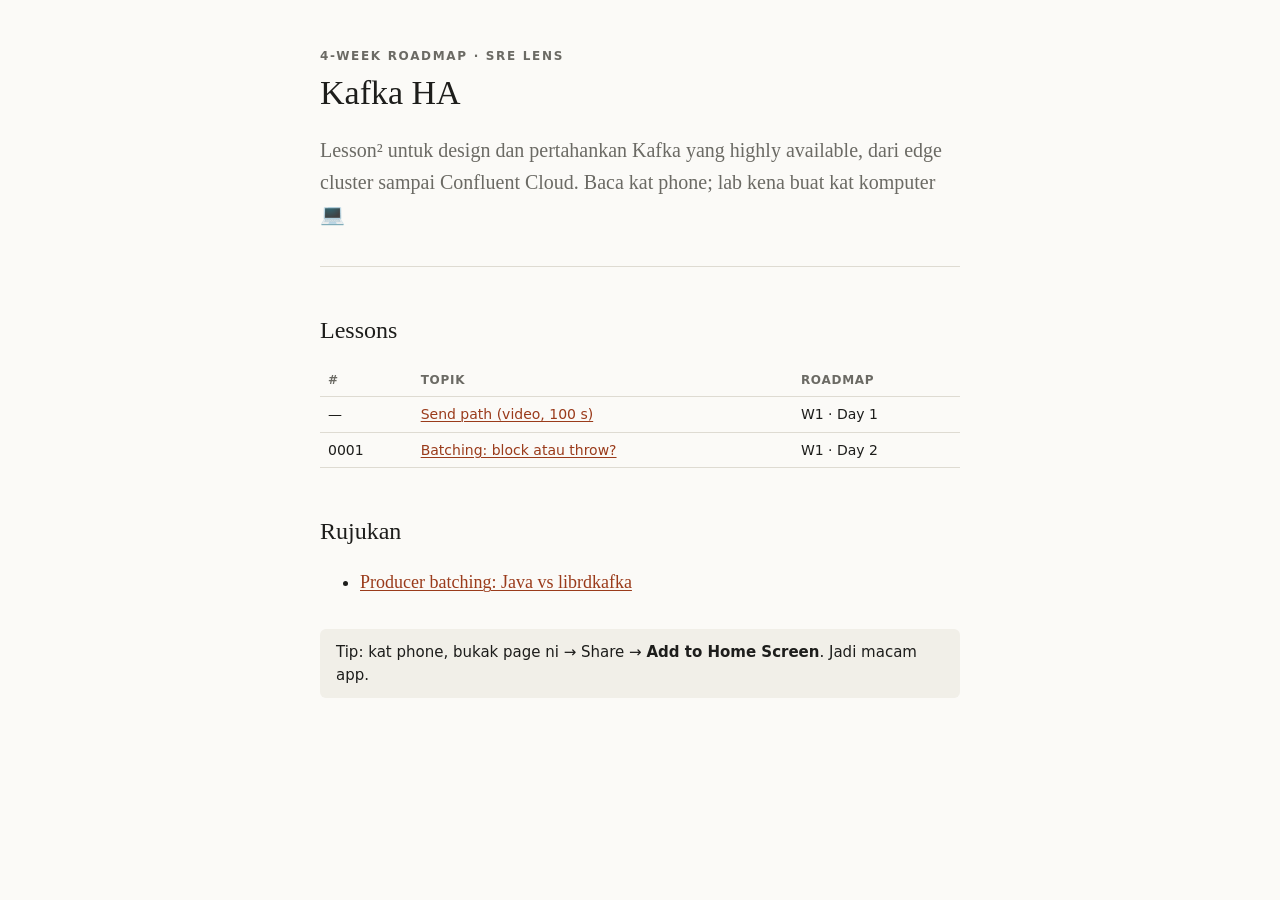
==== index.html @ 8277fc17 "Publish Kafka HA lessons for mobile reading Lesson 0001 (batching: block vs throw), the producer bat" ====
<!doctype html>
<html lang="ms">
<head>
<meta charset="utf-8">
<meta name="viewport" content="width=device-width, initial-scale=1">
<meta name="theme-color" content="#fbfaf7" media="(prefers-color-scheme: light)">
<meta name="theme-color" content="#161614" media="(prefers-color-scheme: dark)">
<meta name="apple-mobile-web-app-title" content="Kafka HA">
<link rel="icon" href="assets/icon.svg" type="image/svg+xml">
<link rel="apple-touch-icon" href="assets/icon.png">
<title>Kafka HA · Lessons</title>
<link rel="stylesheet" href="assets/course.css">
</head>
<body>
<main>
<header class="lesson">
  <div class="kicker">4-week roadmap · SRE lens</div>
  <h1>Kafka HA</h1>
  <p class="lede">Lesson² untuk design dan pertahankan Kafka yang highly available, dari edge cluster sampai Confluent Cloud. Baca kat phone; lab kena buat kat komputer 💻</p>
</header>

<h2>Lessons</h2>
<table class="index">
  <tr><th>#</th><th>Topik</th><th>Roadmap</th></tr>
  <tr><td>—</td><td><a href="videos/kafka-producer-send-path/renders/video.mp4">Send path (video, 100 s)</a></td><td>W1 · Day 1</td></tr>
  <tr><td>0001</td><td><a href="lessons/0001-batching-block-atau-throw.html">Batching: block atau throw?</a></td><td>W1 · Day 2</td></tr>
</table>

<h2>Rujukan</h2>
<ul>
  <li><a href="reference/producer-batching.html">Producer batching: Java vs librdkafka</a></li>
</ul>

<p class="ask">Tip: kat phone, bukak page ni → Share → <strong>Add to Home Screen</strong>. Jadi macam app.</p>
</main>
</body>
</html>
---- assets/course.css ----
/* Shared stylesheet for every lesson and reference page in this workspace. */
:root {
  --paper: #fbfaf7;
  --ink: #1d1d1b;
  --muted: #6b6a64;
  --rule: #dedbd2;
  --accent: #9a3b1b;
  --ok: #2f6b3a;
  --bad: #9a2b1b;
  --code-bg: #f1efe8;
  --serif: "Iowan Old Style", "Palatino Linotype", Charter, Georgia, serif;
  --sans: ui-sans-serif, system-ui, -apple-system, "Segoe UI", sans-serif;
  --mono: ui-monospace, "SF Mono", Menlo, Consolas, monospace;
}
@media (prefers-color-scheme: dark) {
  :root { --paper: #161614; --ink: #e8e6df; --muted: #9a988f; --rule: #34332e; --accent: #e08a62; --ok: #7cc28a; --bad: #e0866f; --code-bg: #22211e; }
}
* { box-sizing: border-box; }
html { background: var(--paper); color: var(--ink); }
body { margin: 0; font: 18px/1.6 var(--serif); }
main { max-width: 680px; margin: 0 auto; padding: 48px 20px 96px; }
header.lesson { border-bottom: 1px solid var(--rule); margin-bottom: 32px; padding-bottom: 16px; }
.kicker { font: 600 12px/1.4 var(--sans); letter-spacing: .14em; text-transform: uppercase; color: var(--muted); }
h1 { font-weight: 400; font-size: 34px; line-height: 1.2; margin: 8px 0 8px; }
h2 { font-weight: 400; font-size: 24px; margin: 44px 0 8px; }
h3 { font: 600 15px/1.4 var(--sans); margin: 28px 0 6px; }
p, li { hyphens: auto; }
.lede { font-size: 20px; color: var(--muted); }
a { color: var(--accent); text-decoration-thickness: 1px; text-underline-offset: 2px; }
code, kbd, pre { font-family: var(--mono); font-size: .86em; }
code { background: var(--code-bg); padding: 1px 4px; border-radius: 3px; }
pre { background: var(--code-bg); padding: 12px 14px; border-radius: 4px; overflow-x: auto; line-height: 1.45; }
pre code { background: none; padding: 0; }
cite.src { font: 12px/1.4 var(--sans); color: var(--muted); font-style: normal; }
cite.src a { color: var(--muted); }
.note { border-left: 3px solid var(--accent); padding: 4px 0 4px 14px; margin: 20px 0; }
.box { border: 1px solid var(--rule); border-radius: 6px; padding: 14px 18px; margin: 20px 0; }
table { border-collapse: collapse; width: 100%; font: 14px/1.45 var(--sans); margin: 16px 0; }
th, td { text-align: left; vertical-align: top; padding: 7px 8px; border-bottom: 1px solid var(--rule); }
th { font-weight: 600; color: var(--muted); font-size: 12px; letter-spacing: .06em; text-transform: uppercase; }
figure { margin: 24px 0; }
figure svg { width: 100%; height: auto; }
figcaption { font: 13px/1.45 var(--sans); color: var(--muted); margin-top: 6px; }
.nav { display: flex; justify-content: space-between; gap: 16px; font: 14px var(--sans); border-top: 1px solid var(--rule); margin-top: 48px; padding-top: 16px; }
.ask { font: 15px/1.5 var(--sans); background: var(--code-bg); border-radius: 6px; padding: 12px 16px; margin-top: 32px; }
details.answer summary { cursor: pointer; font: 14px var(--sans); color: var(--accent); }
.desktop { font: 600 12px/1.4 var(--sans); letter-spacing: .06em; color: var(--muted); border: 1px solid var(--rule); border-radius: 999px; padding: 2px 8px; vertical-align: middle; margin-left: 6px; }
@media (max-width: 600px) {
  body { font-size: 17px; }
  main { padding: 28px 16px 72px; }
  h1 { font-size: 28px; }
  h2 { font-size: 21px; margin-top: 36px; }
  .lede { font-size: 18px; }
  /* wide tables scroll sideways inside themselves instead of pushing the page */
  table { display: block; overflow-x: auto; -webkit-overflow-scrolling: touch; }
  pre { font-size: 12.5px; }
  .nav { flex-direction: column; }
}
@media print {
  :root { --paper: #fff; --ink: #000; }
  main { max-width: none; padding: 0; }
  .quiz button { border-color: #999; }
  .nav, .ask { display: none; }
  a { color: inherit; }
}
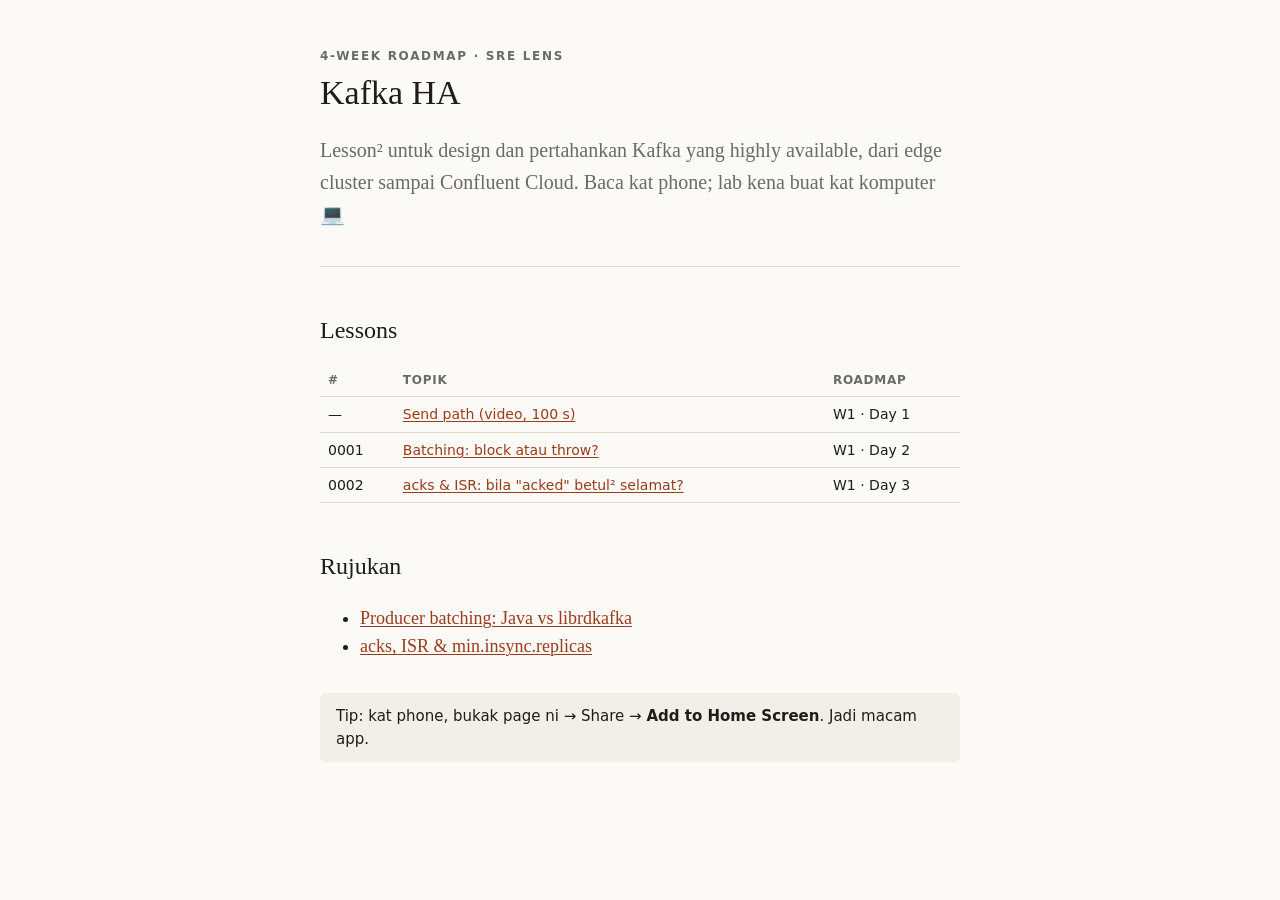
==== commit bf7d65d4: "Add lesson 0002: acks, ISR and min.insync.replicas Week 1 Day 3. Covers when acks=0/1/all reply, ISR" ====
--- a/index.html
+++ b/index.html
@@ -24,11 +24,13 @@
   <tr><th>#</th><th>Topik</th><th>Roadmap</th></tr>
   <tr><td>—</td><td><a href="videos/kafka-producer-send-path/renders/video.mp4">Send path (video, 100 s)</a></td><td>W1 · Day 1</td></tr>
   <tr><td>0001</td><td><a href="lessons/0001-batching-block-atau-throw.html">Batching: block atau throw?</a></td><td>W1 · Day 2</td></tr>
+  <tr><td>0002</td><td><a href="lessons/0002-acks-isr-bila-selamat.html">acks &amp; ISR: bila "acked" betul² selamat?</a></td><td>W1 · Day 3</td></tr>
 </table>
 
 <h2>Rujukan</h2>
 <ul>
   <li><a href="reference/producer-batching.html">Producer batching: Java vs librdkafka</a></li>
+  <li><a href="reference/acks-isr.html">acks, ISR &amp; min.insync.replicas</a></li>
 </ul>
 
 <p class="ask">Tip: kat phone, bukak page ni → Share → <strong>Add to Home Screen</strong>. Jadi macam app.</p>
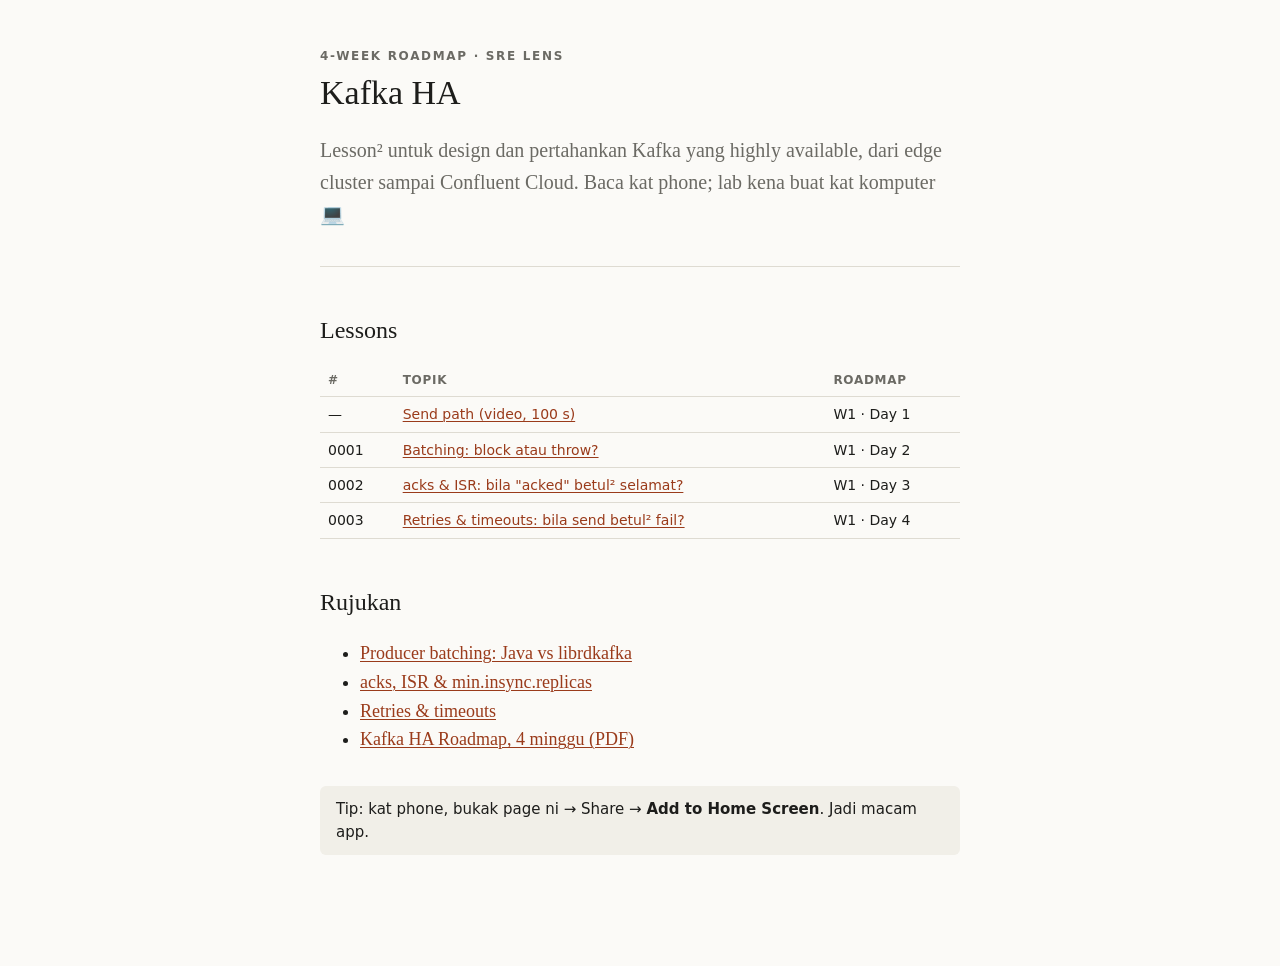
==== commit 72fbba27: "Add lesson 0003 (retries & timeouts) and commit the 4-week roadmap PDF - reference/kafka-ha-roadmap." ====
--- a/index.html
+++ b/index.html
@@ -25,12 +25,15 @@
   <tr><td>—</td><td><a href="videos/kafka-producer-send-path/renders/video.mp4">Send path (video, 100 s)</a></td><td>W1 · Day 1</td></tr>
   <tr><td>0001</td><td><a href="lessons/0001-batching-block-atau-throw.html">Batching: block atau throw?</a></td><td>W1 · Day 2</td></tr>
   <tr><td>0002</td><td><a href="lessons/0002-acks-isr-bila-selamat.html">acks &amp; ISR: bila "acked" betul² selamat?</a></td><td>W1 · Day 3</td></tr>
+  <tr><td>0003</td><td><a href="lessons/0003-retries-timeouts-bila-send-fail.html">Retries &amp; timeouts: bila send betul² fail?</a></td><td>W1 · Day 4</td></tr>
 </table>
 
 <h2>Rujukan</h2>
 <ul>
   <li><a href="reference/producer-batching.html">Producer batching: Java vs librdkafka</a></li>
   <li><a href="reference/acks-isr.html">acks, ISR &amp; min.insync.replicas</a></li>
+  <li><a href="reference/retries-timeouts.html">Retries &amp; timeouts</a></li>
+  <li><a href="reference/kafka-ha-roadmap.pdf">Kafka HA Roadmap, 4 minggu (PDF)</a></li>
 </ul>
 
 <p class="ask">Tip: kat phone, bukak page ni → Share → <strong>Add to Home Screen</strong>. Jadi macam app.</p>
